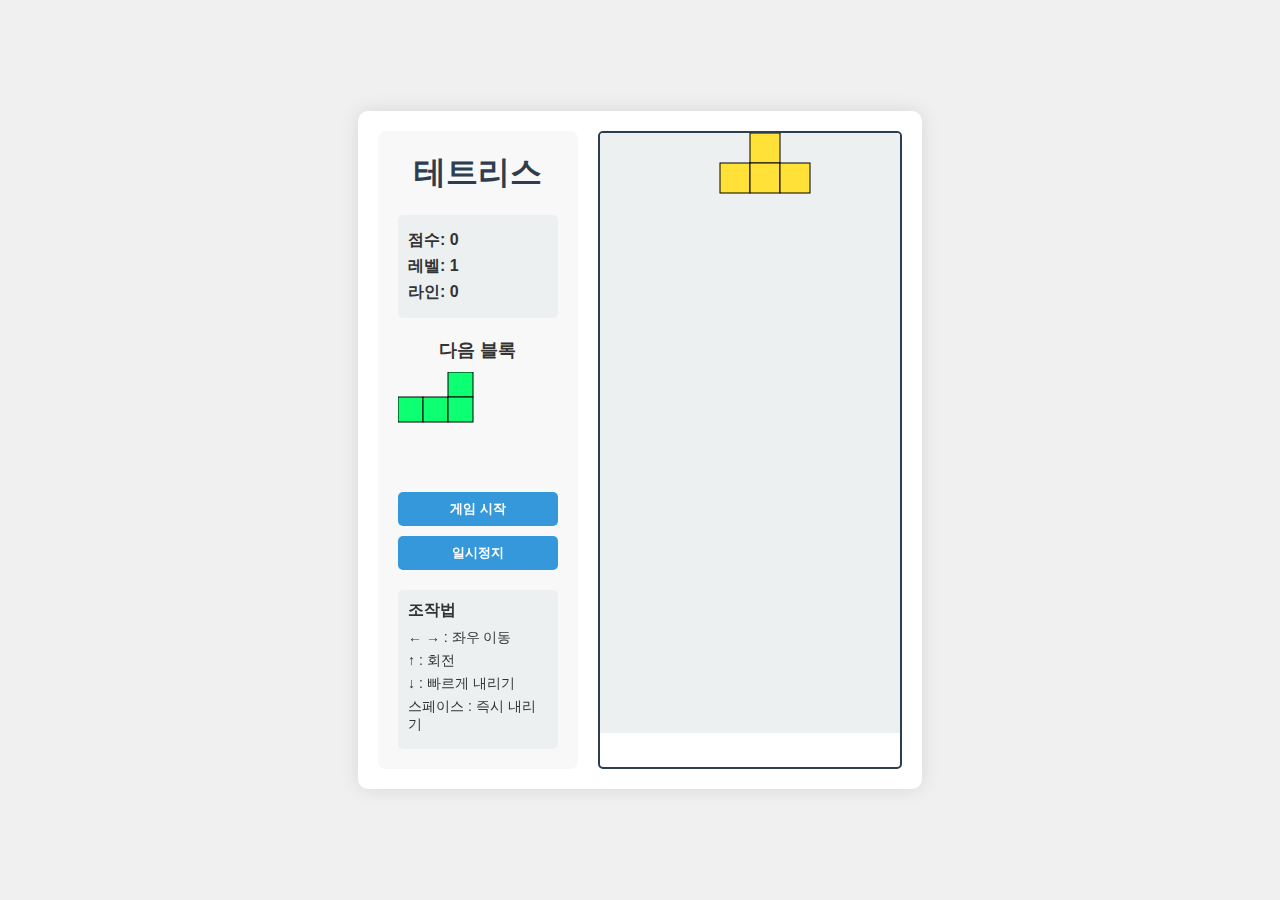
==== tetris/frontend/index.html @ 14ebfbc4 "첫 프론트 푸시" ====
<!DOCTYPE html>
<html lang="ko">
<head>
    <meta charset="UTF-8">
    <meta name="viewport" content="width=device-width, initial-scale=1.0">
    <title>테트리스 게임</title>
    <link rel="stylesheet" href="style.css">
</head>
<body>
    <div class="container">
        <div class="game-info">
            <h1>테트리스</h1>
            <div class="score-container">
                <p>점수: <span id="score">0</span></p>
                <p>레벨: <span id="level">1</span></p>
                <p>라인: <span id="lines">0</span></p>
            </div>
            <div class="next-piece">
                <h2>다음 블록</h2>
                <canvas id="next-canvas" width="100" height="100"></canvas>
            </div>
            <div class="controls">
                <button id="start-btn">게임 시작</button>
                <button id="pause-btn">일시정지</button>
            </div>
            <div class="instructions">
                <h2>조작법</h2>
                <p>← → : 좌우 이동</p>
                <p>↑ : 회전</p>
                <p>↓ : 빠르게 내리기</p>
                <p>스페이스 : 즉시 내리기</p>
            </div>
        </div>
        <div class="game-board">
            <canvas id="board" width="300" height="600"></canvas>
        </div>
    </div>
    <script src="tetris.js"></script>
</body>
</html>
---- tetris/frontend/style.css ----
/* 기본 스타일 초기화 */
* {
    margin: 0;
    padding: 0;
    box-sizing: border-box;
}

/* 전체 페이지 스타일 */
body {
    font-family: 'Nanum Gothic', 'Malgun Gothic', sans-serif;
    background-color: #f0f0f0;
    color: #333;
    display: flex;
    justify-content: center;
    align-items: center;
    min-height: 100vh;
}

/* 게임 컨테이너 */
.container {
    display: flex;
    background-color: white;
    border-radius: 10px;
    box-shadow: 0 0 20px rgba(0, 0, 0, 0.1);
    overflow: hidden;
    padding: 20px;
}

/* 게임 정보 영역 */
.game-info {
    width: 200px;
    padding: 20px;
    background-color: #f8f8f8;
    border-radius: 8px;
    margin-right: 20px;
}

.game-info h1 {
    text-align: center;
    margin-bottom: 20px;
    color: #2c3e50;
}

.score-container {
    margin-bottom: 20px;
    background-color: #ecf0f1;
    padding: 10px;
    border-radius: 5px;
}

.score-container p {
    margin: 5px 0;
    font-weight: bold;
}

.next-piece {
    margin-bottom: 20px;
    text-align: center;
}

.next-piece h2 {
    margin-bottom: 10px;
    font-size: 18px;
}

/* 게임 조작 버튼 */
.controls {
    display: flex;
    flex-direction: column;
    gap: 10px;
    margin-bottom: 20px;
}

.controls button {
    padding: 8px 0;
    background-color: #3498db;
    color: white;
    border: none;
    border-radius: 5px;
    cursor: pointer;
    font-weight: bold;
    transition: background-color 0.3s;
}

.controls button:hover {
    background-color: #2980b9;
}

/* 게임 조작법 설명 */
.instructions {
    background-color: #ecf0f1;
    padding: 10px;
    border-radius: 5px;
}

.instructions h2 {
    font-size: 16px;
    margin-bottom: 8px;
}

.instructions p {
    font-size: 14px;
    margin: 5px 0;
}

/* 게임 보드 */
.game-board {
    border: 2px solid #2c3e50;
    border-radius: 5px;
    overflow: hidden;
}

#board {
    background-color: #ecf0f1;
    display: block;
}

/* 캔버스 스타일 */
canvas {
    display: block;
}
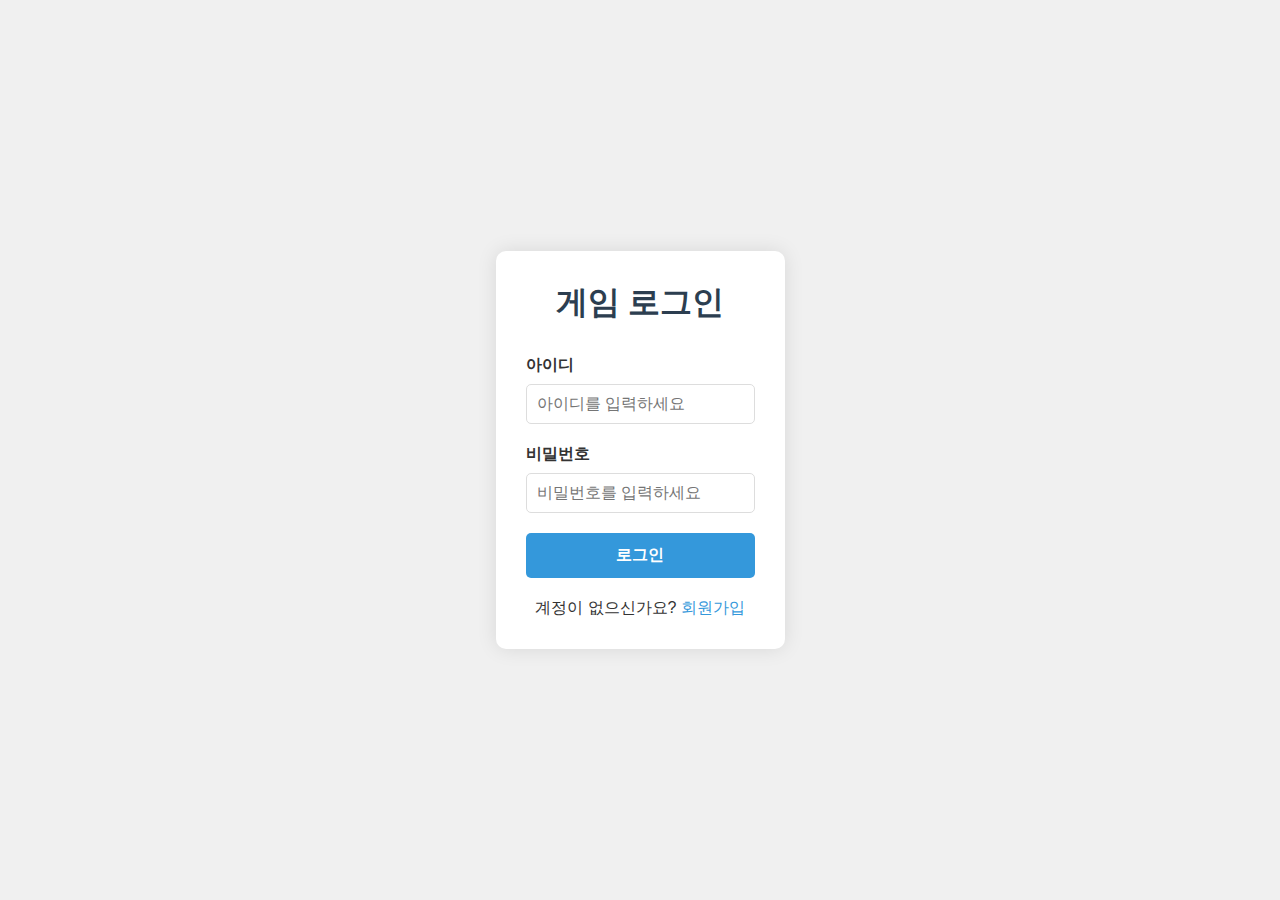
==== commit 94d60c17: "로그인 기능 추가" ====
--- a/tetris/frontend/index.html
+++ b/tetris/frontend/index.html
@@ -22,6 +22,7 @@
             <div class="controls">
                 <button id="start-btn">게임 시작</button>
                 <button id="pause-btn">일시정지</button>
+                <button id="menu-btn">게임 메뉴</button>
             </div>
             <div class="instructions">
                 <h2>조작법</h2>
@@ -37,4 +38,4 @@
     </div>
     <script src="tetris.js"></script>
 </body>
-</html> +</html>